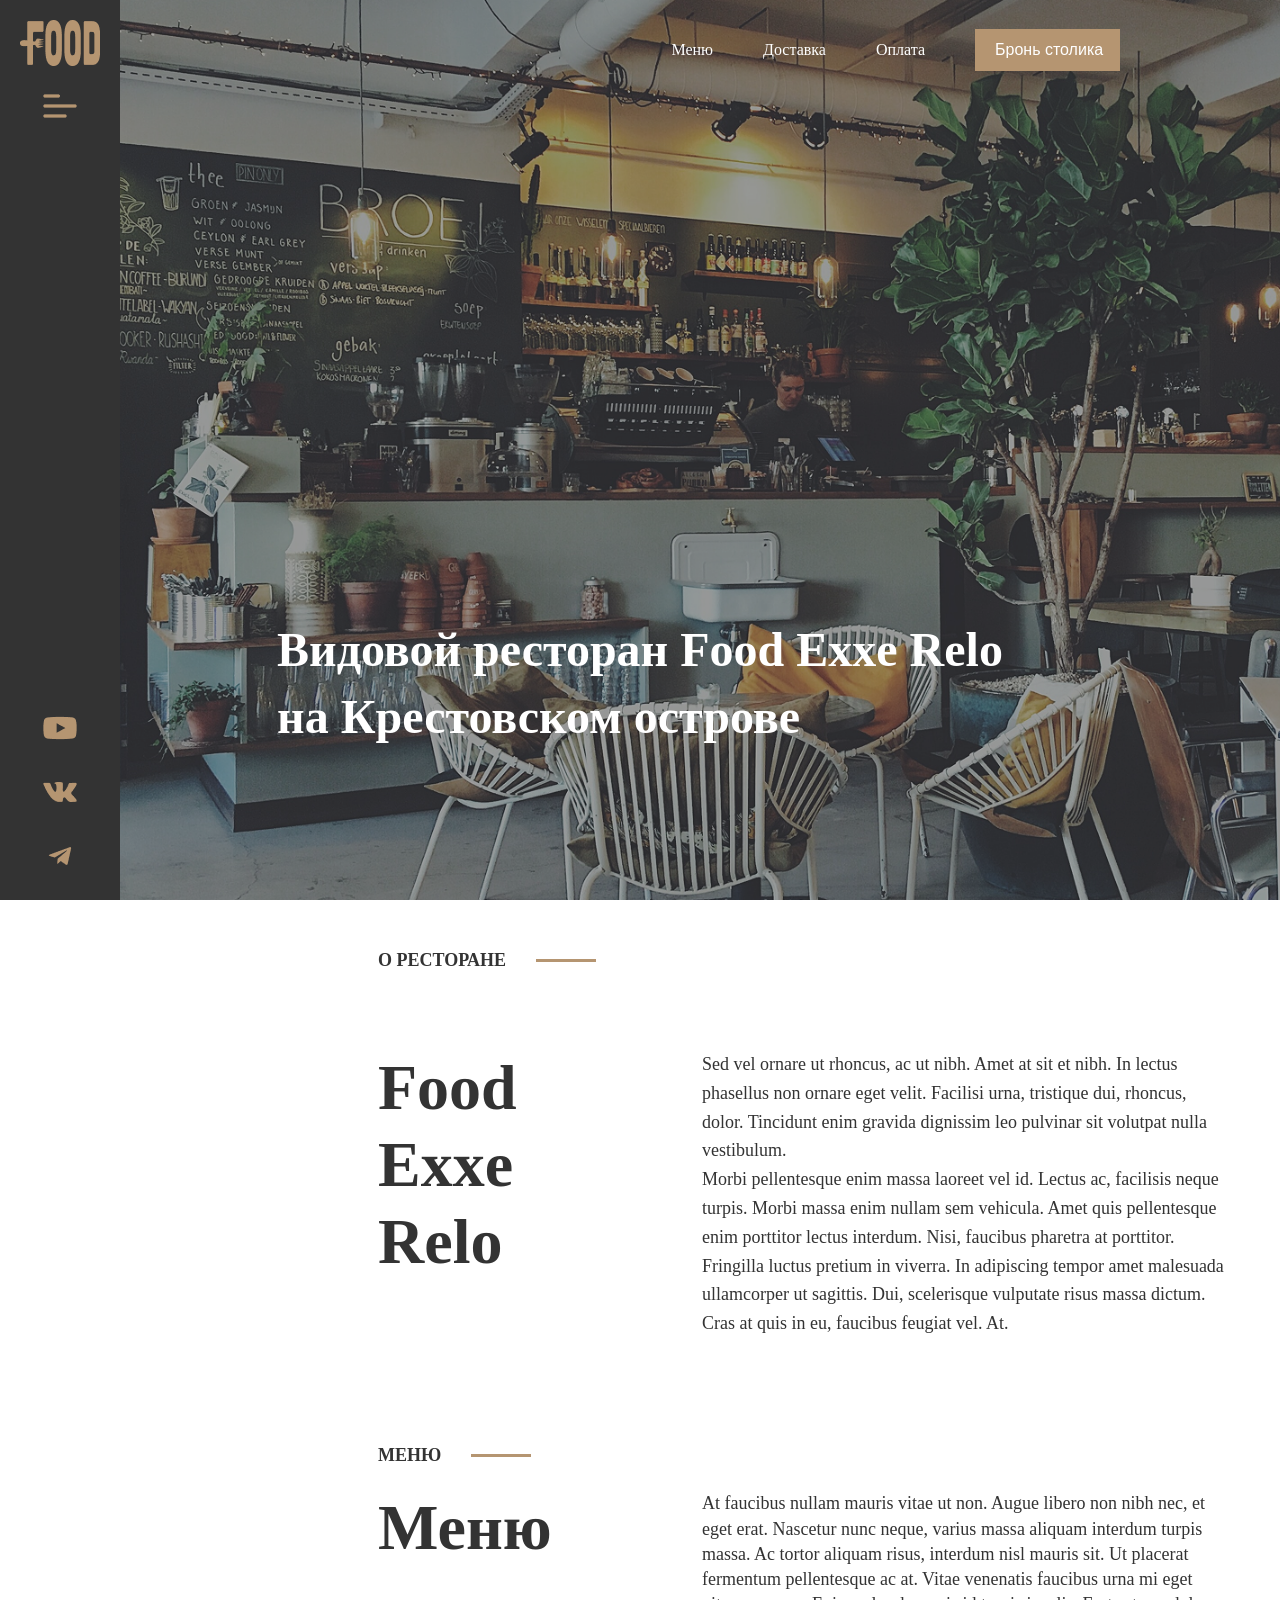
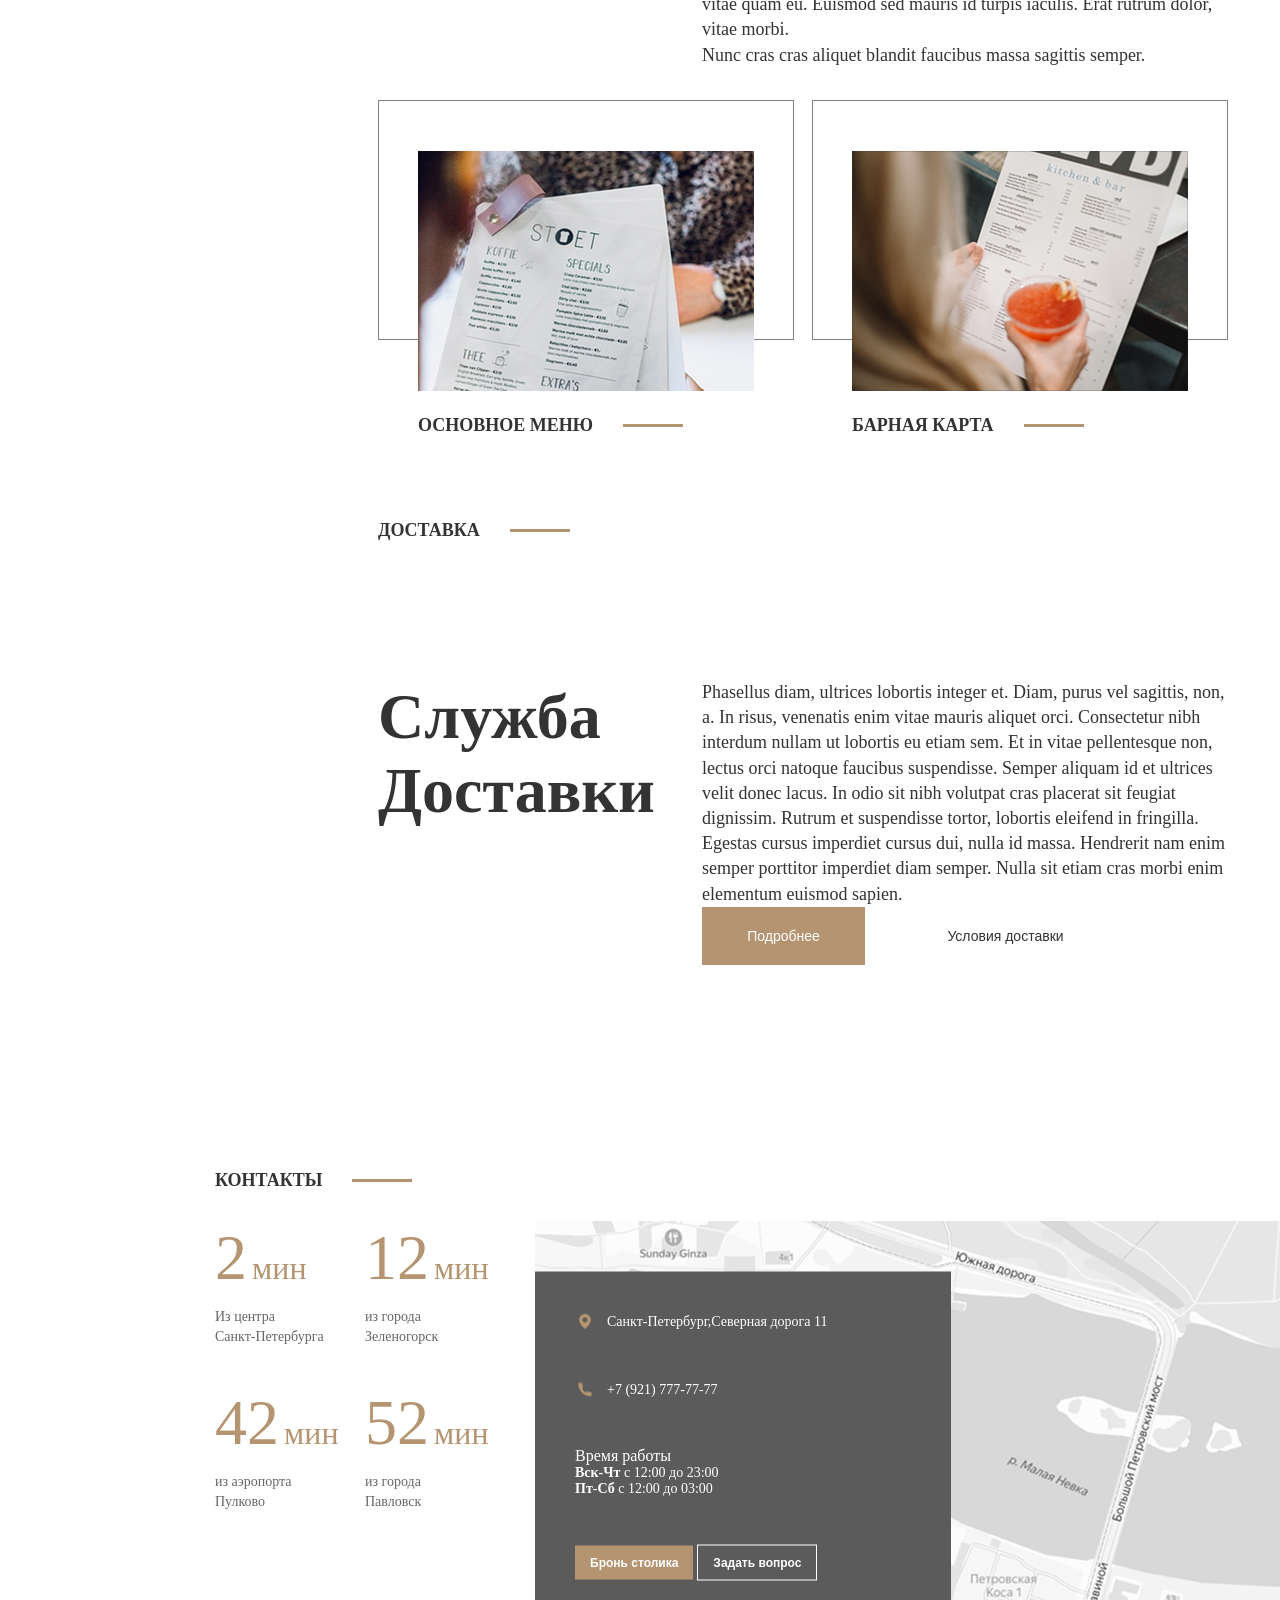
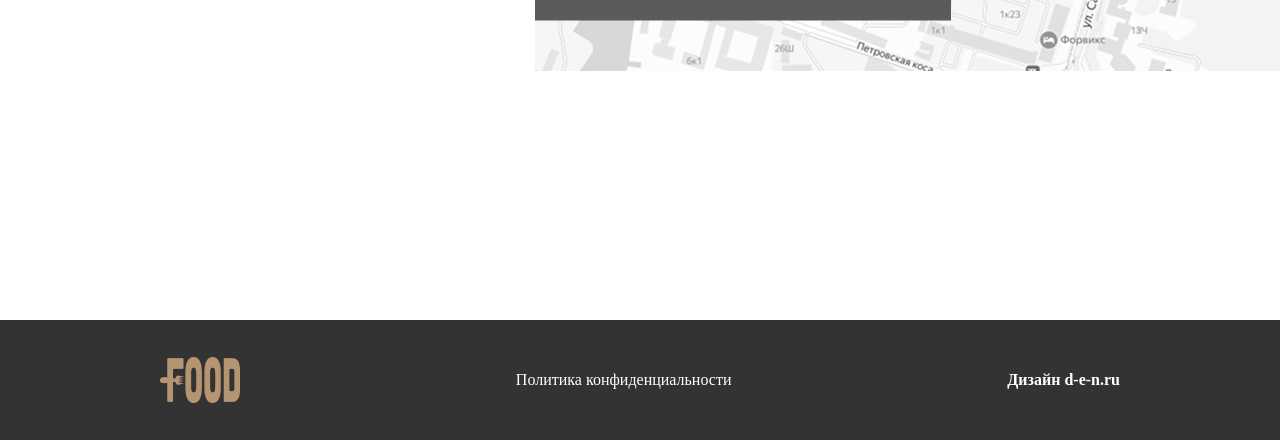
==== page1/index.html @ 0d0ab84c "Add files via upload" ====
<!doctype html>
<html lang="en">
  <head>
    <meta charset="UTF-8" />
    <meta name="viewport" content="width=device-width, initial-scale=1.0" />
    <title>third</title>
    <link rel="stylesheet" href="../page1/style.css" />
    <link rel="stylesheet" href="../font/stylesheet.css">
    
  </head>
  <body>
    <div class="sidebar">
      <div class="sidebar_top">
        <img src="../img/logo.png" alt="" />
        <img src="../img/gg_menu-left.png" alt="" />
      </div>
      <div class="sidebar_bottom">
        <a href="">
          <img src="../img/youtube.png" alt="" />
        </a>

        <a href="">
          <img src="../img/vk.png" alt="" />
        </a>

        <a href="">
          <img src="../img/telegram.png" alt="" />
        </a>
      </div>
    </div>

    <section class="section_1">
      <div class="section_1-container">
        <header class="header">
          <nav class="header_nav">
            <ul>
              <li><a href="">Меню</a></li>
              <li><a href="../page2/page2.html">Доставка</a></li>
              <li><a href="">Оплата</a></li>
              <li><button>Бронь столика</button></li>
            </ul>
          </nav>
        </header>
        <div class="section_1-content">
          <h1>
            Видовой ресторан Food Exxe Relo <span>на Крестовском острове</span>
          </h1>
        </div>
      </div>
    </section>

    <section class="section_2">
      <div class="section_2-container">
        <h2>О РЕСТОРАНЕ<span></span></h2>
        <div class="section_2-content">
          <h3>
            <span>Food</span>
            <span>Exxe</span>
            <span>Relo</span>
          </h3>
          <div class="section_2-text">
            <p>
              Sed vel ornare ut rhoncus, ac ut nibh. Amet at sit et nibh. In
              lectus phasellus non ornare eget velit. Facilisi urna, tristique
              dui, rhoncus, dolor. Tincidunt enim gravida dignissim leo pulvinar
              sit volutpat nulla vestibulum.
            </p>
            <p>
              Morbi pellentesque enim massa laoreet vel id. Lectus ac, facilisis
              neque turpis. Morbi massa enim nullam sem vehicula. Amet quis
              pellentesque enim porttitor lectus interdum. Nisi, faucibus
              pharetra at porttitor. Fringilla luctus pretium in viverra. In
              adipiscing tempor amet malesuada ullamcorper ut sagittis. Dui,
              scelerisque vulputate risus massa dictum. Cras at quis in eu,
              faucibus feugiat vel. At.
            </p>
          </div>
        </div>
      </div>
    </section>

    <section class="section_3">
      <div class="section_3-container">
        <h2>МЕНЮ<span></span></h2>
        <div class="section_3-content">
          <h3>Меню</h3>
          <div class="section_3-text">
            <p>
              At faucibus nullam mauris vitae ut non. Augue libero non nibh nec,
              et eget erat. Nascetur nunc neque, varius massa aliquam interdum
              turpis massa. Ac tortor aliquam risus, interdum nisl mauris sit.
              Ut placerat fermentum pellentesque ac at. Vitae venenatis faucibus
              urna mi eget vitae quam eu. Euismod sed mauris id turpis iaculis.
              Erat rutrum dolor, vitae morbi.
            </p>
            <p>
              Nunc cras cras aliquet blandit faucibus massa sagittis semper.
            </p>
          </div>
        </div>
        <div class="section_3-cards">
          <div class="menu-card">
            <div class="item-card">
              <img src="../img/Rectangle 40.png" alt="" />
              <h4>ОСНОВНОЕ МЕНЮ<span></span></h4>
            </div>
          </div>
          <div class="menu-card">
            <div class="item-card">
              <img src="../img/Rectangle 42.png" alt="" />
              <h4>БАРНАЯ КАРТА<span></span></h4>
            </div>
          </div>
        </div>
      </div>
    </section>

    <section class="section_4">
      <div class="section_4-container">
        <h2>ДОСТАВКА<span></span></h2>
        <div class="section_4-content">
          <h3>
            <span>Служба</span>
            <span>Доставки</span>
          </h3>
          <div class="section_4-text">
            <p>
              Phasellus diam, ultrices lobortis integer et. Diam, purus vel
              sagittis, non, a. In risus, venenatis enim vitae mauris aliquet
              orci. Consectetur nibh interdum nullam ut lobortis eu etiam sem.
              Et in vitae pellentesque non, lectus orci natoque faucibus
              suspendisse. Semper aliquam id et ultrices velit donec lacus. In
              odio sit nibh volutpat cras placerat sit feugiat dignissim. Rutrum
              et suspendisse tortor, lobortis eleifend in fringilla. Egestas
              cursus imperdiet cursus dui, nulla id massa. Hendrerit nam enim
              semper porttitor imperdiet diam semper. Nulla sit etiam cras morbi
              enim elementum euismod sapien.
            </p>
            <div class="delivery_buttons">
              <button class="btn-more">Подробнее</button>
              <button class="btn-terms">Условия доставки</button>
            </div>
          </div>
        </div>
      </div>
    </section>

    <section class="section_5">
      <div class="section_5-container">
        <h2>КОНТАКТЫ<span></span></h2>
        <div class="section_5-content">
          <div class="section_5-time">
            <div class="time-box">
              <h3>2<span>мин</span></h3>
              <p>Из центра <br />Санкт-Петербурга</p>
            </div>
            <div class="time-box">
              <h3>12<span>мин</span></h3>
              <p>из города <br />Зеленогорск</p>
            </div>
            <div class="time-box">
              <h3>42<span>мин</span></h3>
              <p>из аэропорта <br />Пулково</p>
            </div>
            <div class="time-box">
              <h3>52<span>мин</span></h3>
              <p>из города <br />Павловск</p>
            </div>
          </div>
          <div class="section_5-map">
            <img src="../img/Rectangle 43.png" alt="" class="map-img" />
            <div class="map-info">
              <p class="info-contact">
                <img src="../img/ci_location.png" alt="" />
                <span>Санкт-Петербург,Северная дорога 11 </span>
              </p>
              <p class="info-contact">
                <img src="../img/ci_phone.png" alt="" />
                <span>+7 (921) 777-77-77</span>
              </p>
              <div class="work-time">
                <h4>Время работы</h4>
                <p><strong>Вск-Чт</strong> с 12:00 до 23:00</p>
                <p><strong>Пт-Сб</strong> с 12:00 до 03:00</p>
              </div>

              <div class="map-buttons">
                <button class="btn-map-desk">Бронь столика</button>
                <button class="btn-map-ask">Задать вопрос</button>
              </div>
            </div>
          </div>
        </div>
      </div>
    </section>

    <footer>
      <section class="footer-container">
        <img src="../img/logo.png" alt="" />
        <p class="footer-p1">Политика конфиденциальности</p>
        <p class="footer-p2">Дизайн d-e-n.ru</p>
      </section>
    </footer>
  </body>
</html>
---- page1/style.css ----
* {
  margin: 0;
  padding: 0;
  box-sizing: border-box;
}
.sidebar {
  background-color: #333;
  color: #b59571;
  width: 120px;
  display: flex;
  flex-direction: column;
  justify-content: space-between;
  align-items: center;
  position: fixed;
  padding: 20px;
  top: 0;
  left: 0;
  bottom: 0;
}
.sidebar_top {
  display: flex;
  flex-direction: column;
  gap: 20px;
  align-items: center;
}
.sidebar_bottom {
  display: flex;
  flex-direction: column;
  gap: 20px;
  align-items: center;
}
.section_1 {
  width: 100%;
  height: 900px;
  background-image: url("../img/Rectangle\ 30.png");
  background-size: cover;
  background-repeat: no-repeat;
  display: flex;
  justify-content: center;
}
.section_1-container {
  width: 100%;
  height: 100%;
  display: flex;
  flex-direction: column;
  justify-content: space-between;
}
.section_1-content {
  display: flex;
  justify-content: center;
  padding-bottom: 150px;
}
.section_1-content h1 {
  color: #fff;
  font-size: 48px;
  font-weight: 700;
  text-align: center;
  line-height: 1.4;
}
.section_1-content h1 span {
  display: flex;
}
.header {
  width: 100%;
  height: 100px;
  display: flex;
  justify-content: center;
  align-items: center;
}
.header_nav {
  width: 75%;
  display: flex;
  justify-content: flex-end;
  align-items: center;
}
.header_nav ul {
  display: flex;
  list-style: none;
  justify-content: space-between;
  align-items: center;
  gap: 50px;
}
.header_nav ul li a {
  text-decoration: none;
  color: white;
  font-size: 16px;
  font-weight: 400;
}
.header_nav ul li button {
  width: 145px;
  height: 42px;
  background-color: #b59571;
  color: #fff;
  border: none;
  cursor: pointer;
  padding: 10px 20px;
  gap: 10px;
  font-size: 16px;
  text-align: center;
  white-space: nowrap;
}

.section_2 {
  width: 100%;
  height: 520px;
  background-color: #fff;
  display: flex;
  justify-content: center;
}
.section_2-container {
  width: 80%;
  height: 80%;
  display: flex;
  flex-direction: column;
  justify-content: space-between;
  position: relative;
  align-items: flex-start;
  left: 250px;
}
.section_2-container h2 {
  color: #333;
  height: 120px;
  font-size: 18px;
  font-weight: 700;
  display: flex;
  align-items: center;
  gap: 30px;
}
.section_2-container h2 span {
  width: 60px;
  height: 3px;
  background-color: #b59571;
  display: inline-block;
}
.section_2-content {
  width: 850px;
  display: flex;
  justify-content: space-between;
  align-items: flex-start;
}
.section_2-content h3 {
  color: #333;
  font-size: 64px;
  font-weight: 700;
  width: 250px;
}
.section_2-content h3 span {
  display: flex;
  line-height: 1.2;
}
.section_2-text {
  width: 526px;
  height: 266px;
  display: flex;
  flex-direction: column;
}
.section_2-text p {
  color: #333;
  font-size: 18px;
  font-weight: 400;
  line-height: 1.6;
}

.section_3 {
  width: 100%;
  height: 650px;
  background-color: #fff;
  display: flex;
  justify-content: center;
}
.section_3-container {
  width: 80%;
  height: 80%;
  display: flex;
  flex-direction: column;
  justify-content: space-between;
  position: relative;
  align-items: flex-start;
  left: 250px;
}
.section_3-container h2 {
  color: #333;
  height: 120px;
  font-size: 18px;
  font-weight: 700;
  display: flex;
  align-items: center;
  gap: 30px;
}
.section_3-container h2 span {
  width: 60px;
  height: 3px;
  background-color: #b59571;
  display: inline-block;
}
.section_3-content {
  width: 850px;
  height: 350px;
  display: flex;
  justify-content: space-between;
  align-items: flex-start;
}
.section_3-content h3 {
  color: #333;
  font-size: 64px;
  font-weight: 700;
  width: 250px;
  gap: 30px;
}
.section_3-text {
  width: 526px;
  height: 191px;
  display: flex;
  flex-direction: column;
}
.section_3-text p {
  color: #333;
  font-size: 18px;
  font-weight: 400;
  line-height: 1.4;
}
.section_3-cards {
  width: 850px;
  display: flex;
  justify-content: space-between;
  align-items: center;
}
.menu-card {
  width: 416px;
  height: 240px;
  display: flex;
  flex-direction: column;
  align-items: center;
  justify-content: space-between;
  border: 1px solid gray;
}
.item-card {
  width: 336px;
  height: 240px;
  position: relative;
  top: 50px;
}
.menu-card img {
  width: 100%;
  height: auto;
}
.menu-card h4 {
  color: #333;
  font-size: 18px;
  font-weight: 700;
  display: flex;
  align-items: center;
  height: 60px;
  gap: 30px;
}
.menu-card h4 span {
  width: 60px;
  height: 3px;
  background-color: #b59571;
  display: inline-block;
}

.section_4 {
  width: 100%;
  height: 700px;
  background-color: #fff;
  display: flex;
  justify-content: center;
}
.section_4-container {
  width: 80%;
  height: 80%;
  display: flex;
  flex-direction: column;
  justify-content: space-between;
  position: relative;
  align-items: flex-start;
  left: 250px;
}
.section_4-container h2 {
  color: #333;
  height: 120px;
  font-size: 18px;
  font-weight: 700;
  display: flex;
  align-items: center;
  gap: 30px;
}
.section_4-container h2 span {
  width: 60px;
  height: 3px;
  background-color: #b59571;
  display: inline-block;
}
.section_4-content {
  width: 850px;
  height: 350px;
  display: flex;
  justify-content: space-between;
  align-items: flex-start;
}
.section_4-content h3 {
  color: #333;
  font-size: 64px;
  font-weight: 700;
  width: 250px;
  gap: 30px;
}
.section_4-text {
  width: 526px;
  height: 335px;
  display: flex;
  flex-direction: column;
}
.section_4-text p {
  color: #333;
  font-size: 18px;
  font-weight: 400;
  line-height: 1.4;
}
.delivery_buttons {
  width: 100%;
  height: 17%;
  display: flex;
  justify-content: flex-start;
  gap: 30px;
}
.delivery_buttons button {
  font-size: 14px;
  font-weight: 400;
  cursor: pointer;
}
.btn-more {
  width: 163px;
  height: 58px;
  background-color: #b59571;
  color: #fff;
  border: none;
}
.btn-terms {
  width: 221px;
  height: 58px;
  background-color: transparent;
  color: #333;
  border: none;
}

.section_5 {
  width: 100%;
  height: 750px;
  background-color: #fff;
  display: flex;
  justify-content: center;
}
.section_5-container {
  width: 850px;
  display: flex;
  flex-direction: column;
  gap: 30px;
}
.section_5-container h2 {
  color: #333;
  font-size: 18px;
  font-weight: 700;
  display: flex;
  align-items: center;
  gap: 30px;
}
.section_5-container h2 span {
  width: 60px;
  height: 3px;
  background-color: #b59571;
  display: inline-block;
}
.section_5-content {
  width: 850px;
  display: flex;
  justify-content: space-between;
  align-items: flex-start;
}
.section_5-content h3 {
  color: #333;
  font-size: 64px;
  font-weight: 700;
  width: 250px;
  gap: 30px;
}
.section_5-time {
  width: 280px;
  display: flex;
  flex-wrap: wrap;
  justify-content: space-between;
  align-content: space-between;
  gap: 40px 0;
}
.time-box {
  width: 130px;
  display: flex;
  flex-direction: column;
  gap: 8px;
}
.time-box h3 {
  font-size: 64px;
  color: #b59571;
  font-weight: 400;
  display: flex;
  align-items: baseline;
  gap: 5px;
}
.time-box h3 span {
  font-size: 32px;
  color: #b59571;
  padding-bottom: 12px;
}
.time-box p {
  font-size: 14px;
  color: #666;
  line-height: 1.4;
}
.section_5-map {
  position: relative;
  width: 530px;
  height: 450px;
}
.section_5-map map.img {
  width: 100%;
  height: 100%;
  position: absolute;
  top: 0;
  left: 0;
}
.map-info {
  position: absolute;
  top: 50%;
  left: 0;
  transform: translateY(-50%);
  width: 416px;
  height: 349px;
  background-color: #5b5b5b;
  padding: 40px;
  display: flex;
  flex-direction: column;
  justify-content: space-between;
  gap: 10px;
}
.map-info h4 {
  font-size: 16px;
  color: #fff;
  font-weight: 400;
}
.map-info p {
  font-size: 14px;
  color: #fff;
  font-weight: 400;
}
.info-contact {
  display: flex;
  align-items: center;
  gap: 12px;
  font-size: 12px;
  color: #fff;
}
.info-contact span {
  display: flex;
  align-items: center;
}
.info-contact img {
  width: 20px;
  height: 20px;
  display: block;
}
.btn-map-desk {
  cursor: pointer;
  padding: 10px 15px;
  font-size: 12px;
  font-weight: 600;
  display: inline-block;
  background-color: #b59571;
  color: #fff;
  border: none;
}
.btn-map-ask {
  cursor: pointer;
  padding: 10px 15px;
  font-size: 12px;
  font-weight: 600;
  display: inline-block;
  background-color: transparent;
  color: #fff;
  border: 1px solid #fff;
}

footer {
  width: 100%;
  height: 120px;
  background-color: #333333;
  display: flex;
  justify-content: center;
}

.footer-container {
  width: 75%;
  height: 100%;
  display: flex;
  justify-content: space-between;
  align-items: center;
}
.footer-p1 {
  color: #fff;
  font-weight: 400;
  font-size: 16px;
  line-height: 140%;
}
.footer-p2 {
  font-weight: 700;
  font-size: 16px;
  line-height: 140%;
  color: #fff;
}
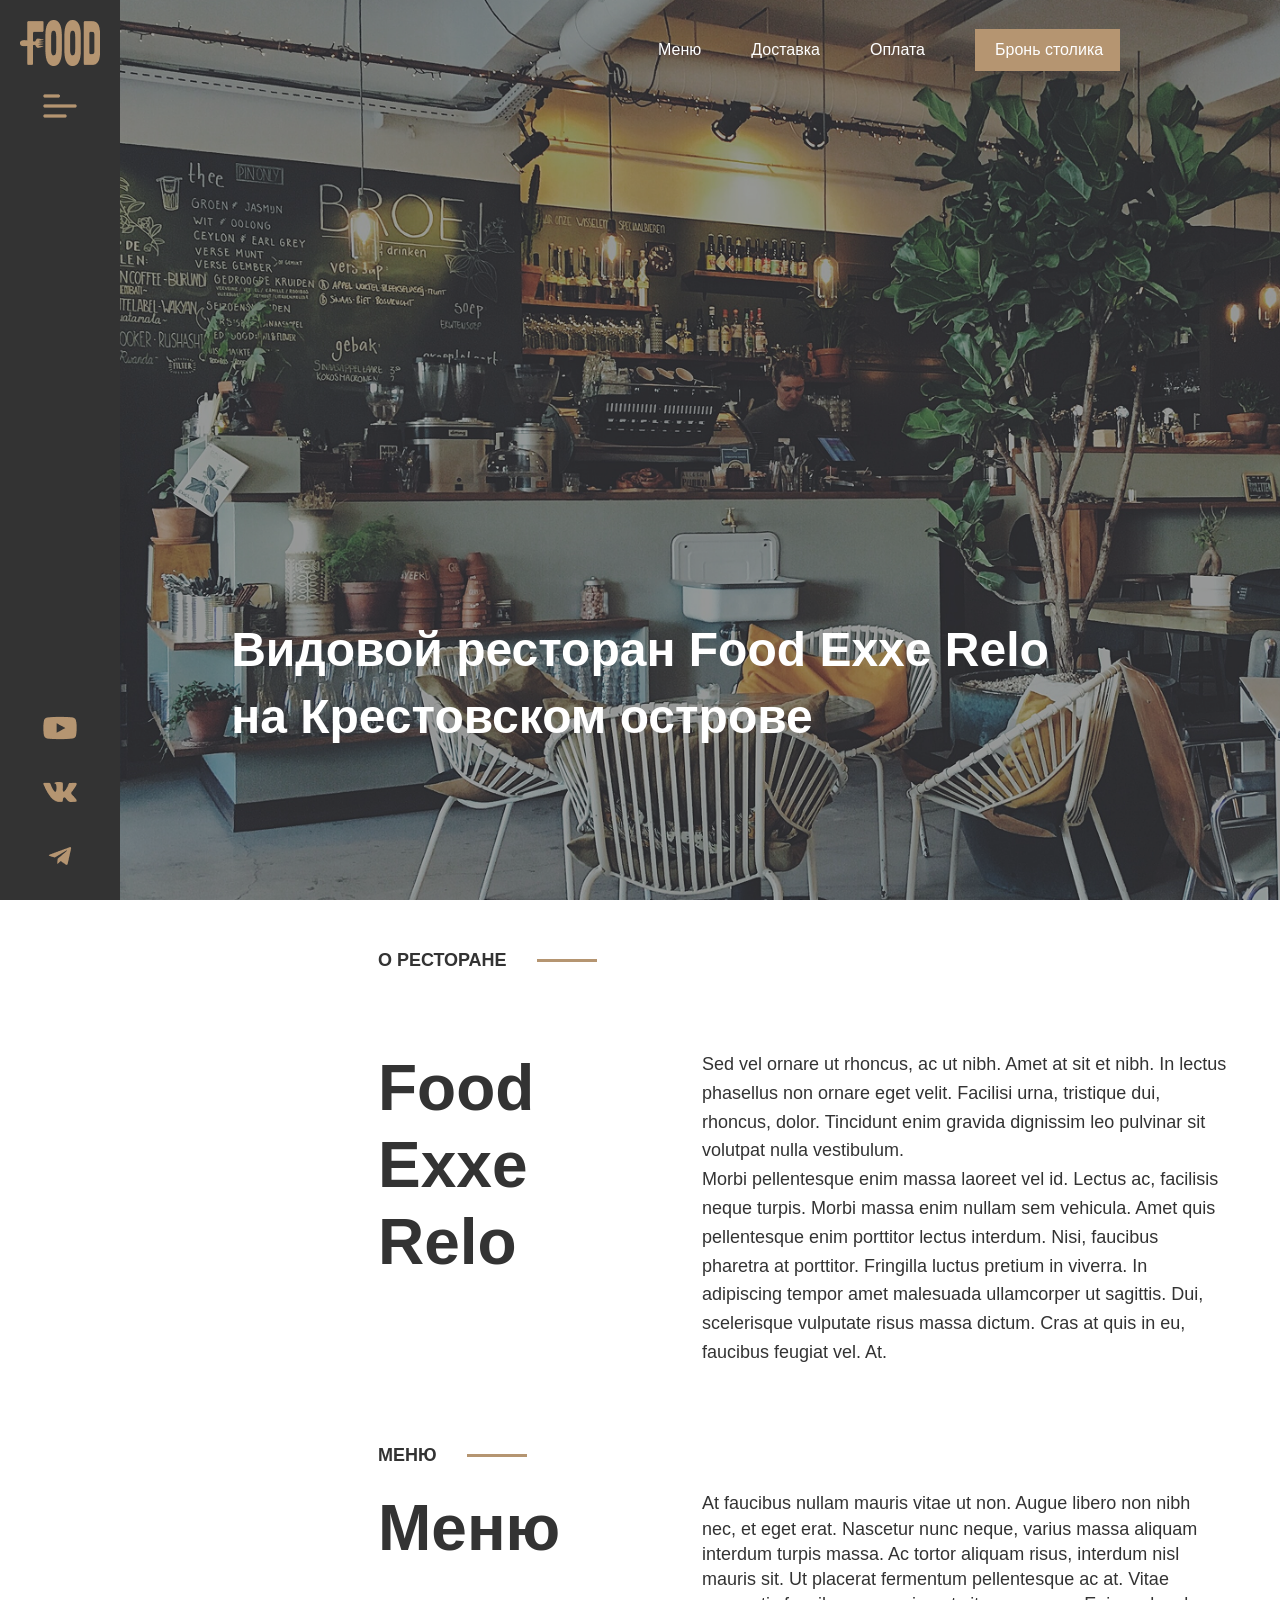
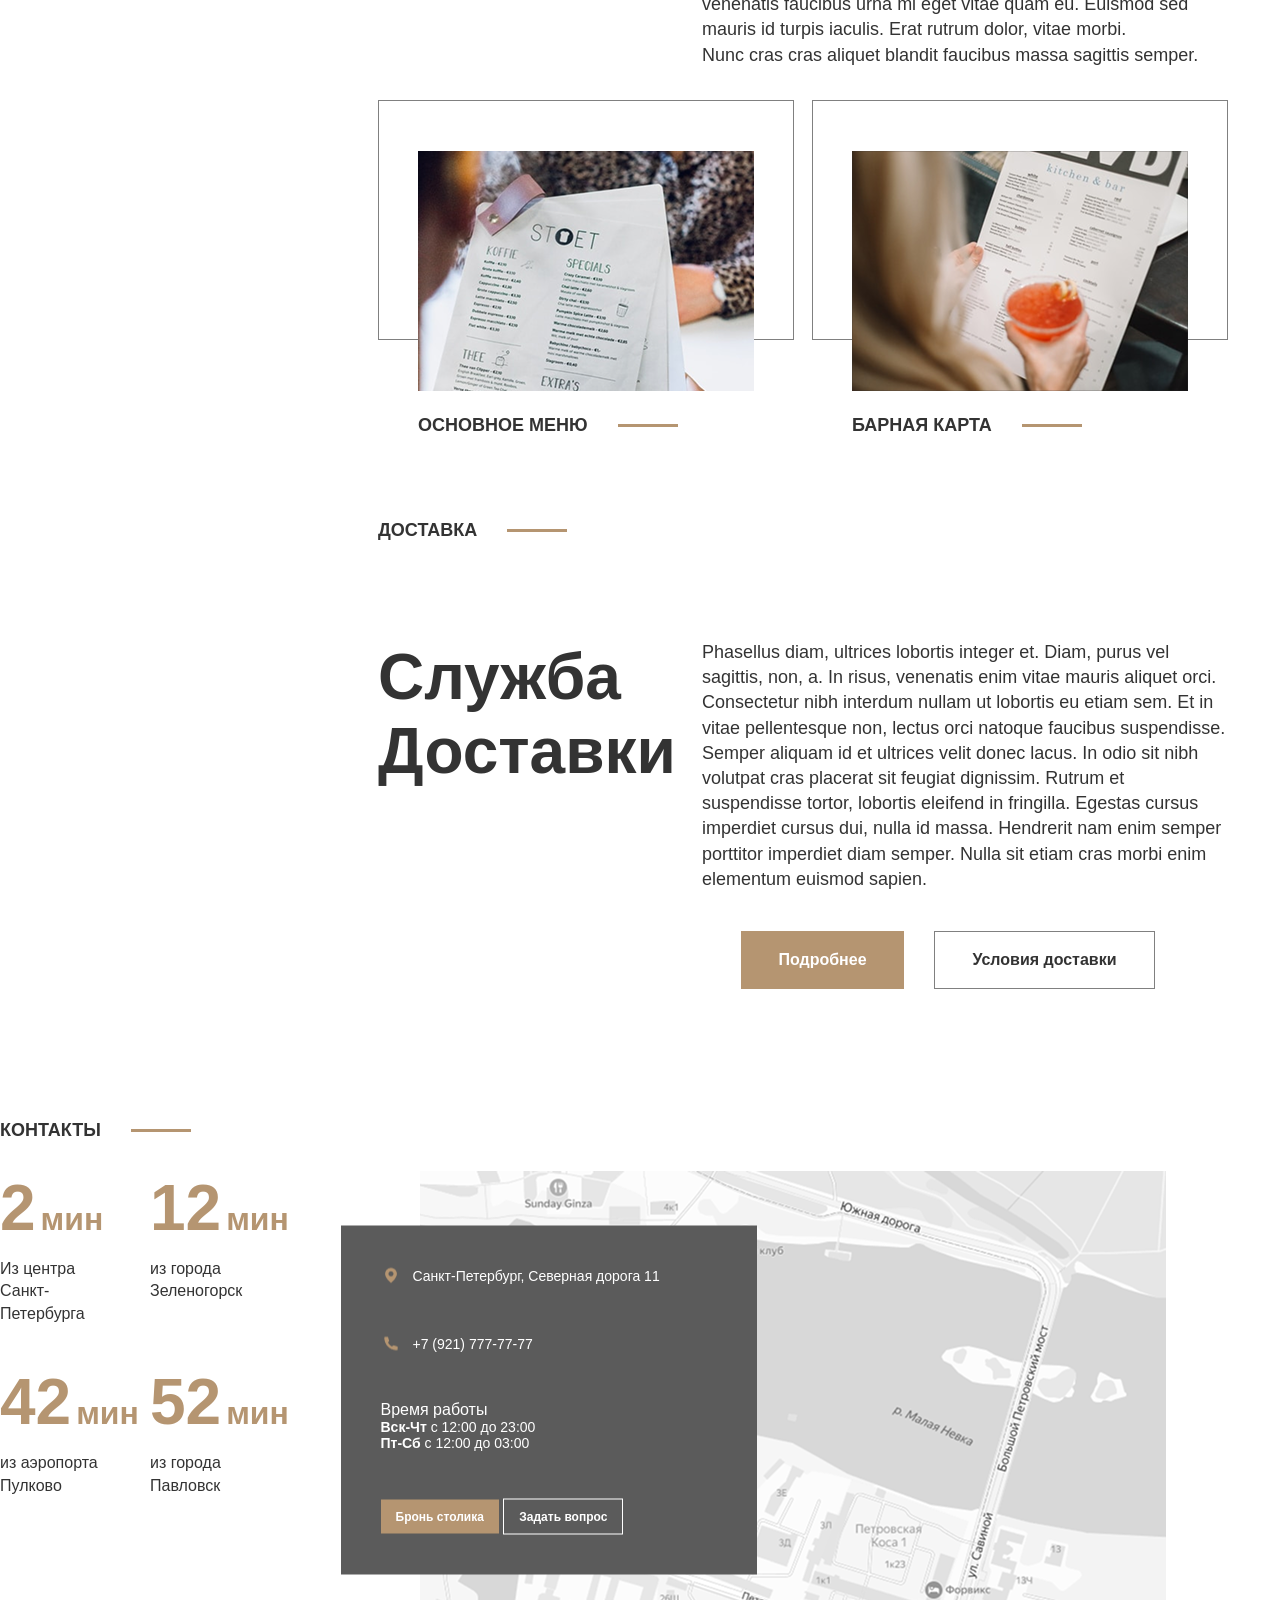
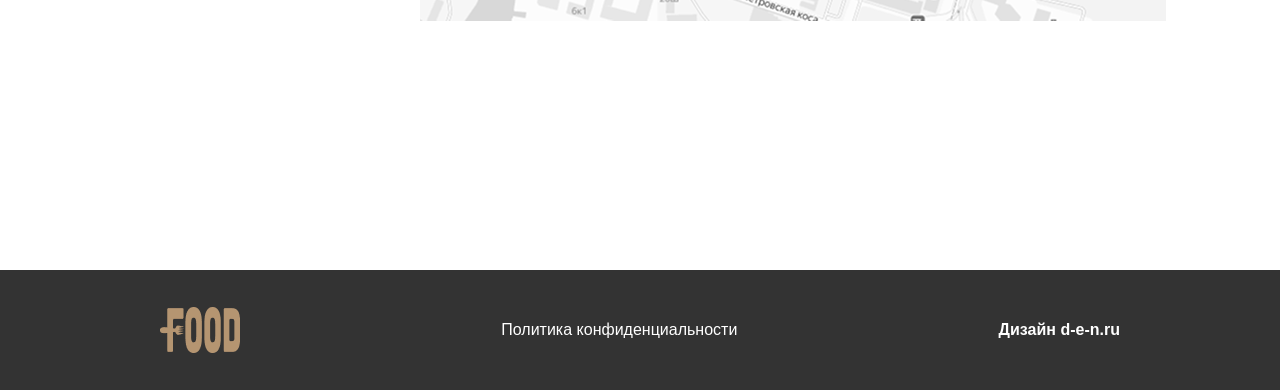
==== commit 6293a6d8: "Add files via upload" ====
--- a/page1/index.html
+++ b/page1/index.html
@@ -5,8 +5,7 @@
     <meta name="viewport" content="width=device-width, initial-scale=1.0" />
     <title>third</title>
     <link rel="stylesheet" href="../page1/style.css" />
-    <link rel="stylesheet" href="../font/stylesheet.css">
-    
+    <link rel="stylesheet" href="../font/stylesheet.css" />
   </head>
   <body>
     <div class="sidebar">
@@ -36,7 +35,7 @@
             <ul>
               <li><a href="">Меню</a></li>
               <li><a href="../page2/page2.html">Доставка</a></li>
-              <li><a href="">Оплата</a></li>
+              <li><a href="../page3/page3.html">Оплата</a></li>
               <li><button>Бронь столика</button></li>
             </ul>
           </nav>
@@ -172,7 +171,7 @@
             <div class="map-info">
               <p class="info-contact">
                 <img src="../img/ci_location.png" alt="" />
-                <span>Санкт-Петербург,Северная дорога 11 </span>
+                <span>Санкт-Петербург, Северная дорога 11 </span>
               </p>
               <p class="info-contact">
                 <img src="../img/ci_phone.png" alt="" />
--- a/page1/style.css
+++ b/page1/style.css
@@ -2,6 +2,9 @@
   margin: 0;
   padding: 0;
   box-sizing: border-box;
+}
+body {
+  font-family: "Circe-Regular", sans-serif;
 }
 .sidebar {
   background-color: #333;
@@ -262,7 +265,7 @@
 
 .section_4 {
   width: 100%;
-  height: 700px;
+  height: 650px;
   background-color: #fff;
   display: flex;
   justify-content: center;
@@ -324,10 +327,12 @@
   display: flex;
   justify-content: flex-start;
   gap: 30px;
+  padding: 39px;
 }
 .delivery_buttons button {
-  font-size: 14px;
-  font-weight: 400;
+  font-size: 16px;
+  font-weight: 700;
+  line-height: 1.4;
   cursor: pointer;
 }
 .btn-more {
@@ -342,7 +347,7 @@
   height: 58px;
   background-color: transparent;
   color: #333;
-  border: none;
+  border: 0.5px solid gray;
 }
 
 .section_5 {
@@ -350,10 +355,10 @@
   height: 750px;
   background-color: #fff;
   display: flex;
-  justify-content: center;
+  justify-content: end;
 }
 .section_5-container {
-  width: 850px;
+  width: 1287px;
   display: flex;
   flex-direction: column;
   gap: 30px;
@@ -373,7 +378,7 @@
   display: inline-block;
 }
 .section_5-content {
-  width: 850px;
+  width: 950px;
   display: flex;
   justify-content: space-between;
   align-items: flex-start;
@@ -402,19 +407,21 @@
 .time-box h3 {
   font-size: 64px;
   color: #b59571;
-  font-weight: 400;
+  font-weight: 700;
   display: flex;
   align-items: baseline;
   gap: 5px;
 }
 .time-box h3 span {
   font-size: 32px;
+  font-weight: 700;
   color: #b59571;
   padding-bottom: 12px;
 }
 .time-box p {
-  font-size: 14px;
-  color: #666;
+  font-size: 16px;
+  font-weight: 400;
+  color: #333;
   line-height: 1.4;
 }
 .section_5-map {
@@ -422,17 +429,8 @@
   width: 530px;
   height: 450px;
 }
-.section_5-map map.img {
-  width: 100%;
-  height: 100%;
-  position: absolute;
-  top: 0;
-  left: 0;
-}
 .map-info {
-  position: absolute;
-  top: 50%;
-  left: 0;
+  position: relative;
   transform: translateY(-50%);
   width: 416px;
   height: 349px;
@@ -442,6 +440,8 @@
   flex-direction: column;
   justify-content: space-between;
   gap: 10px;
+  bottom: 50%;
+  right: 15%;
 }
 .map-info h4 {
   font-size: 16px;
--- a/font/stylesheet.css
+++ b/font/stylesheet.css
@@ -0,0 +1,60 @@
+@font-face {
+    font-family: 'Circe';
+    src: url('Circe-Light.eot');
+    src: local('Circe Light'), local('Circe-Light'),
+        url('Circe-Light.eot?#iefix') format('embedded-opentype'),
+        url('Circe-Light.woff2') format('woff2'),
+        url('Circe-Light.woff') format('woff'),
+        url('Circe-Light.ttf') format('truetype');
+    font-weight: 300;
+    font-style: normal;
+}
+
+@font-face {
+    font-family: 'Circe Extra';
+    src: url('Circe-ExtraBold.eot');
+    src: local('Circe Extra Bold'), local('Circe-ExtraBold'),
+        url('Circe-ExtraBold.eot?#iefix') format('embedded-opentype'),
+        url('Circe-ExtraBold.woff2') format('woff2'),
+        url('Circe-ExtraBold.woff') format('woff'),
+        url('Circe-ExtraBold.ttf') format('truetype');
+    font-weight: 800;
+    font-style: normal;
+}
+
+@font-face {
+    font-family: 'Circe';
+    src: url('Circe-Thin.eot');
+    src: local('Circe Thin'), local('Circe-Thin'),
+        url('Circe-Thin.eot?#iefix') format('embedded-opentype'),
+        url('Circe-Thin.woff2') format('woff2'),
+        url('Circe-Thin.woff') format('woff'),
+        url('Circe-Thin.ttf') format('truetype');
+    font-weight: 100;
+    font-style: normal;
+}
+
+@font-face {
+    font-family: 'Circe';
+    src: url('Circe-Regular.eot');
+    src: local('Circe'), local('Circe-Regular'),
+        url('Circe-Regular.eot?#iefix') format('embedded-opentype'),
+        url('Circe-Regular.woff2') format('woff2'),
+        url('Circe-Regular.woff') format('woff'),
+        url('Circe-Regular.ttf') format('truetype');
+    font-weight: normal;
+    font-style: normal;
+}
+
+@font-face {
+    font-family: 'Circe';
+    src: url('Circe-Bold.eot');
+    src: local('Circe Bold'), local('Circe-Bold'),
+        url('Circe-Bold.eot?#iefix') format('embedded-opentype'),
+        url('Circe-Bold.woff2') format('woff2'),
+        url('Circe-Bold.woff') format('woff'),
+        url('Circe-Bold.ttf') format('truetype');
+    font-weight: bold;
+    font-style: normal;
+}
+
